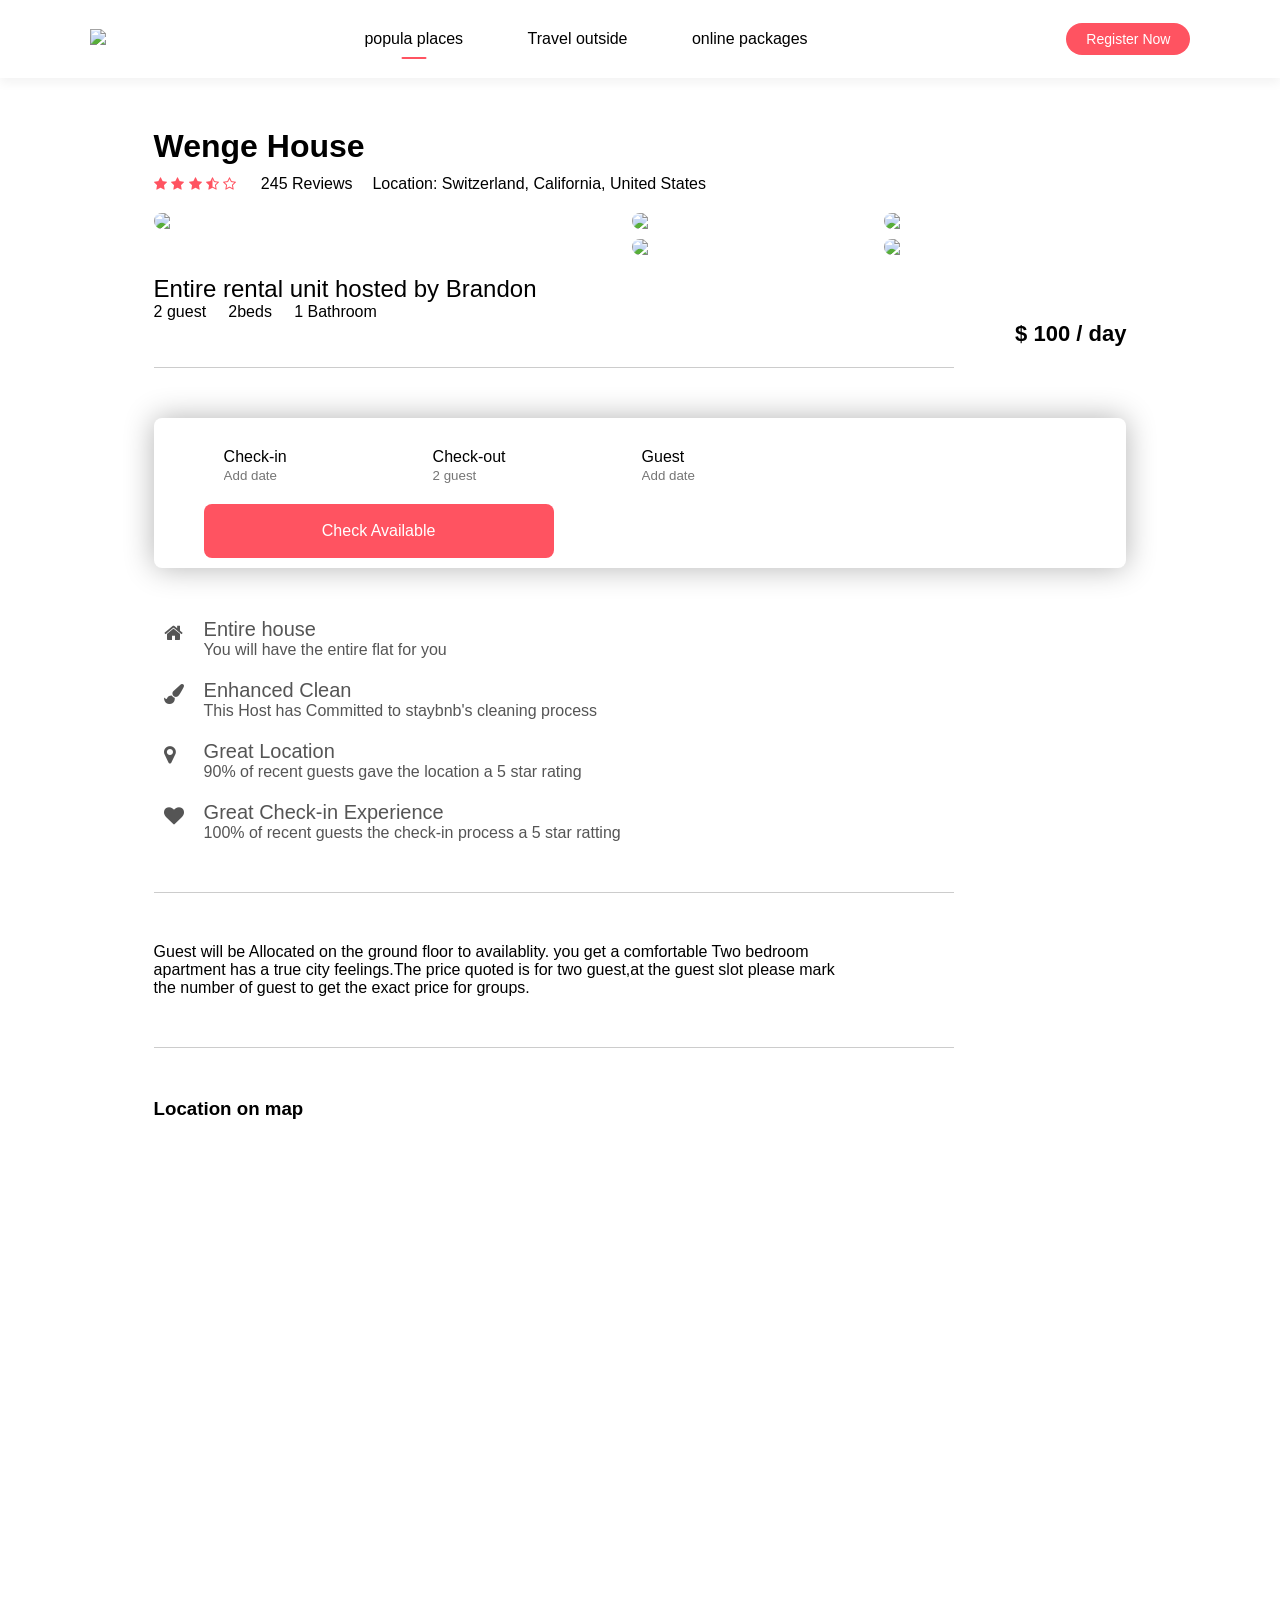
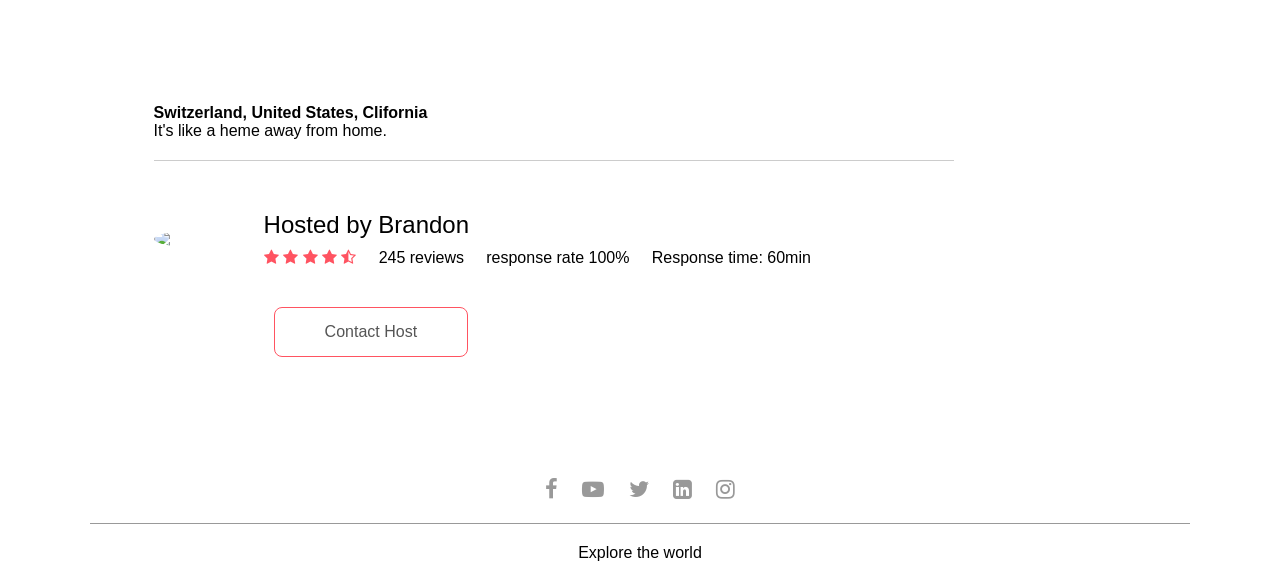
==== house.html @ 837d890c "Add files via upload" ====
<!DOCTYPE html>
<html>
    <head>
        <meta name="viewport" content="width=device-width intial-scale=1.0">
        <title>House details Page</title>
        <link rel="stylesheet" href="style.css">
        <link rel="stylesheet" href="https://cdnjs.cloudflare.com/ajax/libs/font-awesome/4.7.0/css/font-awesome.min.css">
    </head>
    <body>
        <nav id="navbar" class="navbar-white" >
            <a href="house.html">
                <img src="images/logo-red.png" class="logo">
            </a>
            <ul class="nav-links">
                <li><a href="T_webpage.html" class="active">popula places</a></li>
                <li><a href="#">Travel outside</a></li>
                <li><a href="listing.html">online packages</a></li>
            </ul>
            <a href="#" class="register-btn">Register Now</a>
            <i class="fa fa-bars" onclick="togglebtn()"></i>
        </nav> 

           <div class="house-details">
            <div class="house-title">
                <h1>Wenge House</h1>
                <div class="row">
                    <div>
                        <i class="fa fa-star"></i>
                         <i class="fa fa-star"></i>
                         <i class="fa fa-star"></i>
                        <i class="fa fa-star-half-full"></i>
                        <i class="fa fa-star-o"></i>
                        <span>245 Reviews</span>
                    </div>
                    <div>
                        <p> Location: Switzerland, California, United States</p>
                    </div>
                </div>
            </div>
            <div class="gallery">
                <div class="gallery-img-1"><img src="images/house-1.png"></div>
                <div><img src="images/house-2.png"></div>
                <div><img src="images/house-3.png"></div>
                <div><img src="images/house-4.png"></div>
                <div><img src="images/house-5.png"></div>
            </div>
            <div class="small-details">
                <h2>Entire rental unit hosted by Brandon</h2>
                <p>2 guest &nbsp; &nbsp; 2beds &nbsp; &nbsp; 1 Bathroom</p>
                <h4>$ 100 / day</h4>
            </div>
            <hr class="line">
            <form class="check-form">
                <div>
                    <label>Check-in</label>
                    <input type="text" placeholder="Add date">
                </div>
                <div>
                    <label>Check-out</label>
                    <input type="text" placeholder="2 guest">
                </div>
                <div class="guest-field">
                    <label>Guest</label>
                    <input type="text" placeholder="Add date">
                </div>
                <button type="submit">Check Available</button>
            </form>

            <ul class="details-list">
                <li><i class="fa fa-home"></i>Entire house
                    <span>You will have the entire flat for you</span>
                </li>
                <li><i class="fa fa-paint-brush"></i>Enhanced Clean
                    <span>This Host has Committed to staybnb's cleaning process</span>
                </li>
                <li><i class="fa fa-map-marker"></i>Great Location
                    <span>90% of recent guests gave the location a 5 star rating</span>
                </li>
                <li><i class="fa fa-heart"></i>Great Check-in Experience
                    <span>100% of recent guests the check-in process a 5 star ratting</span>
                </li>
            </ul>
            <hr class="line">

            <p class="home-description">Guest will be Allocated on the ground floor to availablity. you get
                a comfortable Two bedroom apartment has a true city feelings.The price quoted
                is for two guest,at the guest slot please mark the number of guest to get the exact price
                for groups. 
            </p>
            <hr class="line">
             <h3>Location on map</h3>
            <div class="map"><iframe src="https://www.google.com/maps/embed?pb=!1m18!1m12!1m3!1d1398189.2490876922!2d6.904918688224698!3d46.80748952737615!2m3!1f0!2f0!3f0!3m2!1i1024!2i768!4f13.1!3m3!1m2!1s0x478c64ef6f596d61%3A0x5c56b5110fcb7b15!2sSwitzerland!5e0!3m2!1sen!2sin!4v1735908279306!5m2!1sen!2sin" width="600" height="450" style="border:0;" allowfullscreen="" loading="lazy" referrerpolicy="no-referrer-when-downgrade"></iframe></div>
            <b>Switzerland, United States, Clifornia</b>
            <p>It's like a heme away from home.</p>

             <hr class="line">

             <div class="host">
                <img src="images/host.png">
                <div>
                    <h2>Hosted by Brandon</h2>
                    <P><span>
                        <i class="fa fa-star"></i>
                        <i class="fa fa-star"></i>
                        <i class="fa fa-star"></i>
                        <i class="fa fa-star"></i>
                       <i class="fa fa-star-half-full"></i>


                    </span>&nbsp; &nbsp; 245 reviews &nbsp; &nbsp; response rate 100% &nbsp; &nbsp; Response time: 60min</P>
                </div>
             </div>
             <a href="#" class="contact-host">Contact Host</a>


           </div>

           <div class="container">
            <div class="footer">
                <a href="https://facebook.com/"><i class="fa fa-facebook-f"></i></a>
                <a href="https://youtube.com/"><i class="fa fa-youtube-play"></i></a>
                <a href="https://twitter.com/"><i class="fa fa-twitter"></i></a>
                <a href="https://linkedin.com/"><i class="fa fa-linkedin-square"></i></a>
                <a href="https://instagram.com/"><i class="fa fa-instagram"></i></a>
                <hr>
                <p>Explore the world</p>
    
            </div>
           </div>
           <script>
            var navbar = document.getElementById("navbar");
            function togglebtn(){
                navbar.classList.toggle("hidemenu")
            }
          </script>

    </body>
    </html>
---- style.css ----
*{
    margin: 0;
    padding: 0;
    box-sizing: border-box;
    font-family: 'poppins' , sans-serif;
}
.header{
    min-height: 100vh;
    width: 100%;
    background-image: linear-gradient(rgba(0,0,0,0.3),rgba(0,0,0,0.3)),url(images/banner.png);
    background-size: cover;
    background-position: center;
}
nav{
    display: flex;
    align-items: center;
    justify-content: space-between;
    padding: 20px 7%;
}
.logo{
    width: 140px;
    cursor: pointer;
}
.nav-links li{
    list-style: none;
    display: inline-block;
    margin: 10px 30px;
}
.nav-links li a{
    text-decoration: none;
    color: #fff;
}
.register-btn{
    background: #fff;
    color: #000;
    padding: 8px 20px;
    border-radius: 20px;
    text-decoration: none;
    font-size: 14px;
}
.container{
    padding: 0 7%;
}
.header h1{
    font-size: 4vw;
    font-weight: 500;
    color: #fff;
    text-align: center;
    padding-top: 22%;
}
.search-box{
    background: #fff;
    width: 70%;
    margin: 30px auto;
    padding: 6px 10px 6px 30px;
    border-radius: 50px;
}
.search-box form{
    display: flex;
    align-items: center;
    flex-wrap: wrap;
}
.search-box form input{
    display: block;
    border: 0;
    outline: none;
    background: transparent;
}
.search-box form button{
    background: #ff5361;
    width: 55px;
    height: 55px;
    border-radius: 50%;
    border: none;cursor: pointer;
}
.search-box form button img{
    width: 15px;
    margin-top: 7px;
}
.location-input{
    flex: 1;
}
.search-box form label{
    font-weight: 600;
}
/*----------------exclusives----------------------*/
.sub-title{
    margin: 50px 0 20px;
    font-size: 2.2vw;
    font-weight: 500;
    color: #333;
}

.exclusives{
    display: grid;
    grid-template-columns: repeat(auto-fit,minmax(200px,1fr));
    grid-gap: 30px;
}
.exclusives div img{
    width: 100%;
    border-radius: 10px;
}
.exclusives div{
    position: relative;
}
.exclusives div span{
    position: absolute;
    top: 50%;
    left: 50%;
    transform: translate(-50%,-50%);
    text-align: center;
    color: #fff;
}

/*---------------------trending places--------------------*/
.trending{
    display: grid;
    grid-template-columns: repeat(auto-fit,minmax(200px,1fr));
    grid-gap: 30px;
    margin-bottom: 30px;

}
.trending div img{
    width: 100%;
    border-radius: 10px;
}
.trending h3{
    font-weight: 600;
    margin-top: 10px;
}
/*--------------------call to action----------------*/
.cta{
    margin: 80px 0;
    background-image: linear-gradient(to right,#3f2321, transparent),url(images/banner-2.png);
    background-size: cover;
    background-position: center;
    border-radius: 10px;
    padding: 5%;
    color: #fff;
}
.cta h3{
    font-size: 4vw;
    line-height: 5.3vw;
    font-weight: 500;
}
.cta p{
    font-size: 18px;
    margin: 10px 0;
}
.cta-btn{
    background: #ff5361;
    color: #fff;
    text-decoration: none;
    padding: 12px 30px;
    border-radius: 8px;
    margin-top: 20px;
    display: inline-block;
}
/*----------------travller stories----------------*/
.stories{
    display: grid;
    grid-template-columns: repeat(auto-fit,minmax(200px,1fr));
    grid-gap: 30px;
    margin-bottom: 30px;

}
.stories div img{
    width: 100%;
    border-radius: 10px;
}
.stories div{
    position: relative;
    text-align: center;
}
.stories p{
    width: 80%;
    position: absolute;
    top: 50%;
    left: 50%;
    transform: translate(-50%,-50%);
    color: #fff;
    font-size: 26px;
}
.start-btn{
    text-decoration: none;
    background: #ff5361;
    color: #fff;
    width: 80%;
    max-width: 350px;
    display: block;
    text-align: center;
    margin: 60px auto;
    padding: 15px;
    border-radius: 30px;
    font-size: 20px;
}
/*-------------------about-msg----------------*/
.about-msg{
    text-align: center;
    margin: 80px 0;
    color: #333;
    font-size: 17px;
}
.about-msg h2{
    font-size: 28px;
    margin-bottom: 30px;
    font-weight: 500;
}
/*-------------------------footer------------------*/
.footer{
    margin: 80px 0 10px;
    text-align: center;
}
.footer a{
    text-decoration: none;
    color: #999;
    font-size: 22px;
    margin: 0 10px;
}
.footer hr{
    background: #999;
    height: 1px;
    width: 100%;
    border: 0;
    margin: 20px 0;
}
.footer p{
    padding-bottom: 15px;
}
.active{
    position: relative;
}
.active::after{
    content: '';
    background: #fff;
    width: 25px;
    height: 2px;
    position: absolute;
    left: 50%;
    transform: translate(-50%);
    bottom: -12px;
    border-radius: 2px;
}
nav .fa-bars{
    display: none;
}
/*-----------------for small screen devices---------------*/
@media only screen and (max-width: 700px){
    .logo{
        position: fixed;
        top: 4%;
        left: 7%;
    }
    nav{
        position: fixed;
        top: 0;
        z-index: 100;
        display: inline-block;
        width: 100%;
        padding: 100px 7% 0;
        background: #000;
        text-align: right;
        max-height: 100px;
        overflow: hidden;
        transition: max-height 0.5s;
    }
    nav .nav-links li{
        margin: 10px 0;
        display: block;
    }
    .register-btn{
        margin: 15px 0 30px;
        display: inline-block;
    }
    nav .fa-bars{
        display: block;
        position: fixed;
        top: 4%;
        right: 7%;
        color: #fff;
        font-size: 28px;
    }
    .active::after{
       
        left: -40px;
        transform: translate(0, 50%);
        bottom: 50%;
    }
    .hidemenu{
        max-height: 300px;
    }
    .header h1{
        padding-top: 200px;
        font-size: 7vw;
    }
    .search-box{
        width: 90%;
        margin: 30px auto;
        padding: 20px 10px 30px;
        border-radius: 5px;
        position: relative;
    }
    .search-box form{
        display: block;
    }
    .search-box form input{
        border-bottom: 1px solid #ddd;
        width: 100%;
        margin-bottom: 10px;
        margin-top: 10px;
        padding-bottom: 10px;
    }
    .search-box form button{
        position: absolute;
        bottom: 0;
        left: 50%;
        transform: translate(-50%, 50%);
    }
    .sub-title{
        font-size: 6vw;
    }
}


/*----------------listing page------------------------*/
.navbar-white{
    background: #fff;
    box-shadow: 0 5px 10px rgba(0,0,0,0.05);
}
.navbar-white .nav-links li a{
    color: #000;
}
.navbar-white .register-btn{
    background: #ff5361;
    color: #fff;
}
nav.navbar-white .fa-bars{
    color: #000;
}
.navbar-white .active::after{
    background: #ff5361;
}
.list-container{
    margin-top: 50px;
    display: flex;
    flex-wrap: wrap;
    justify-content: space-between;
}
.left-col{
    flex-basis: 70%;
}
.right-col{
    flex-basis: 25%;
}
.left-col h1{
    color: #333;
    font-weight: 600;
    margin-bottom: 30px;
}
.house{
    display: flex;
    justify-content: space-between;
    flex-wrap: wrap;
    padding: 30px 0;
    border-top: 1px solid #ccc;
}
.house-img{
    flex-basis: 40%;
}
.house-information{
    flex-basis: 58%;
    color: #555;
}
.house-img img{
    width: 100%;
    border-radius: 12px;
}
.house-information h3{
    font-weight: 600;
    color: #333;
    font-size: 22px;
    margin: 4px 0;
}
.house-information i{
    color: #ff5361;
    font-size: 18px;
    margin: 10px 1px;
}
.house-price{
    text-align: right;
}
.house-price h4{
    font-size: 20px;
}
.house-price h4 span{
    font-size: 16px;
    font-weight: 500;
}
.sidebar{
    border: 1px solid #999;
    padding: 20px 30px;
    margin-top: 30px;
}
.sidebar h2{
    font-weight: 500;
}
.sidebar h3{
    font-weight: 500;
    margin: 20px 0 10px;
}
.filter{
    display: flex;
    align-items: center;
    color: #555;
    margin-bottom: 10px;
}
.filter p{
    flex: 1;
}
.filter input{
    margin-right: 15px;
    cursor: pointer;
}
.sidebar-link{
    text-align: right;
    margin: 20px 0;
}
.sidebar-link a{
    text-decoration: none;
}
.pagination{
    display: flex;
    align-items: center;
    justify-content: center;
    margin: 40px 0;
}
.pagination img{
    width: 15px;
    margin: 10px 20px;
}
.right-arrow{
    transform: rotate(180deg);
}
.pagination span{
    margin: 10px 8px;
    width: 40px;
    height: 40px;
    line-height: 40px;
    text-align: center;
    border-bottom: 50%;
    cursor: pointer;
}
.pagination .current{
    background: #333;
    color: #fff;
}
/*------------------smaller screen----------------------*/
@media only screen and (max-width: 700px){
    .list-container{
        margin-top: 150px;
    }
    .left-col, .right-col, .house-img, .house-information{
        flex-basis: 100%;
    }
    .left-col h1{
        font-size: 22px;
    }
    .house-information h3{
        font-size: 18px;
    }
    .house-information i{
        font-size: 16px;
    }
    .pagination span{
        margin: 10px 2px;
        width: 30px;
        height: 30px;
        line-height: 30px;
        font-size: 12px;
    }
}

/*--------------------house-details------------------------*/
.house-details{
    padding: 0 12%;
}
.house-title{
    margin-top: 50px;
}
.house-title h1{
    font-weight: 600;
}
.house-title .row{
    display: flex;
    flex-wrap: wrap;
    align-items: center;
    margin: 10px 0;
}
.house-title span{
    margin: 0 20px;
}
.house-title i{
    color: #ff5361;
    font-size: 14px;
}
.gallery{
    display: grid;
    grid-gap: 10px;
    grid-template-areas: 'first first . .' 'first first . .';
    margin: 20px 0;
}
.gallery div img{
    width: 100%;
    display: block;
    border-radius: 10px;
}
.gallery-img-1{
      grid-area: first;
}
.small-details h2{
    font-weight: 500;
}
.small-details h4{
    text-align: right;
    font-size: 22px;
}
.line{
    border: 0;
    height: 1px;
    background: #ccc;
    width: 100%;
    max-width: 800px;
    margin: 20px 0 50px;
}
.check-form{
    margin: 30px 0;
    background: #fff;
    box-shadow: 0 0 30px rgba(0,0,0,0.3);
    border-radius: 8px;
    display: flex;
    flex-wrap: wrap;
    align-items: center;
    padding: 10px 50px;
}
.check-form label{
    display: block;
}
.check-form div{
    padding: 20px;
}
.check-form input{
    background: transparent;
    border: 0;
    outline: none;
}
.check-form button{
    background: #ff5361;
    border: 0;
    outline: none;
    color: #fff;
    padding: 18px;
    width: 350px;
    border-radius: 8px;
    font-size: 16px;
}
.guest-field{
    flex: 1;
}
.details-list{
    list-style: none;
    margin: 50px 0;
}
.details-list li{
    margin-left: 50px;
    font-size: 20px;
    font-weight: 500;
    margin-bottom: 20px;
    color: #555;
    position: relative;
}
.details-list li span{
    display: block;
     font-weight: 400;
     font-size: 16px;
}
.details-list li i{
    position: absolute;
    top: 5px;
    left: -40px;
}
.home-description{
    max-width: 700px;
    margin-bottom: 50px;
}
.map{
    margin: 50px 0;
}
.map iframe{
    width: 100%;
    margin-bottom: 30px;
}
.map h3{
    font-size: 26px;
    font-weight: 500;
    margin-bottom: 30px;
}
.map b{
    display: block;
    margin-bottom: 16px;
}
.host{
    display: flex;
    align-items: center;
}
.host img{
    width: 80px;
    border-radius: 50%;
    margin-right: 30px;
}
.host h2{
    margin-bottom: 10px;
    font-weight: 500;
}
.host i{
    color: #ff5361;
}
.contact-host{
    display: inline-block;
    margin: 40px 0 40px 120px;
    text-decoration: none;
    color: #555;
    padding: 15px 50px;
    border: 1px solid #ff5361;
    border-radius: 8px;
}

/*------------------media query house details page-------------------*/
@media only screen and (max-width: 700px){
    .house-details{
        margin-top: 150px;
    }
    .row p{
        margin-top: 10px;
    }
    .gallery{
        grid-template-areas: 'first first' '. .' '. .';
    }
    .small-details h2{
        font-size: 20px;
        margin-top: 24px;
    }
    .small-details h4{
        text-align: left;
        margin: 10px 0;
        font-size: 18px;
    }
    .check-form{
        padding: 10px 30px;
    }
    .check-form div{
        padding: 20px 0;
        width: 100%;
    }
    .check-form input{
        border-bottom: 1px solid #ccc;
        width: 100%;
        padding-bottom: 5px;
    }
    .check-form button{
        font-size: 14px;
        margin-top: 10px;
        margin-bottom: 15px;
        border-radius: 4px;
    }
    .host{
        display: block;
        line-height: 28px;
    }
    .contact-host{
        margin: 40px 0;
    }
}
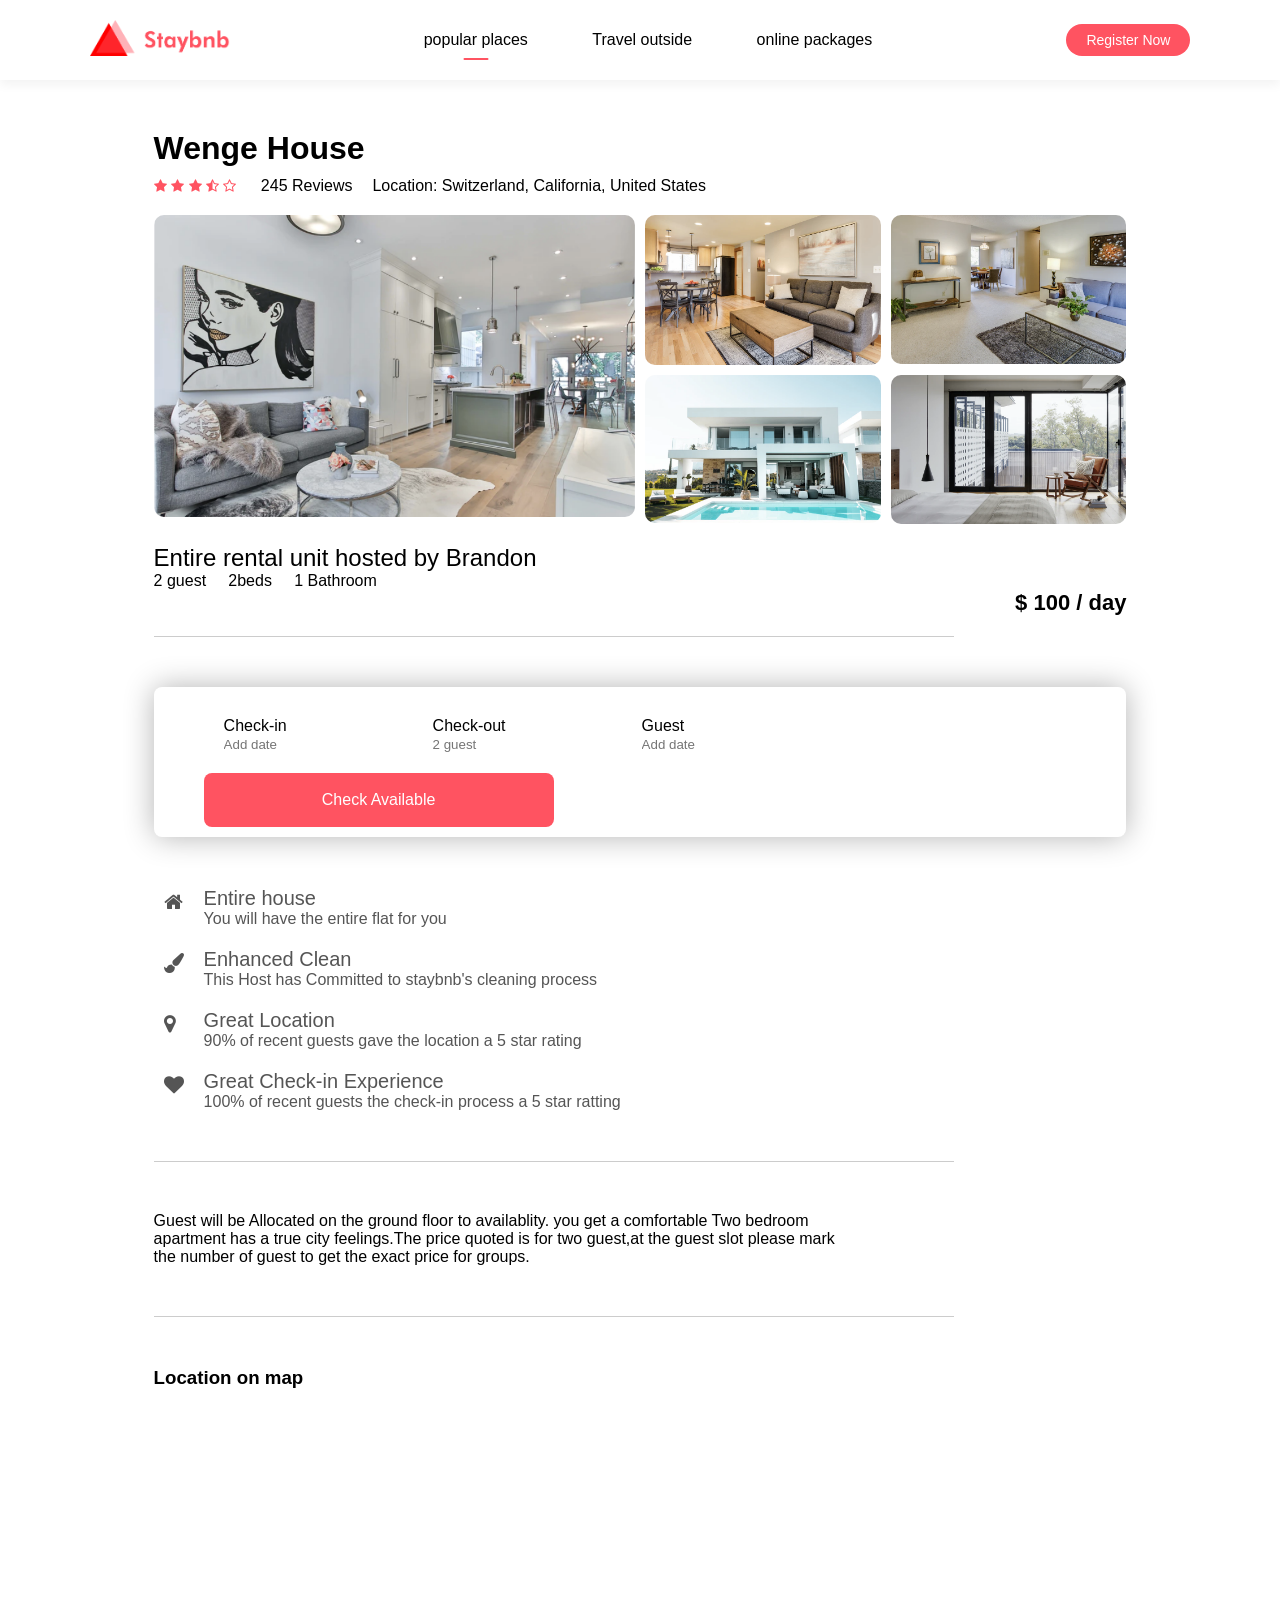
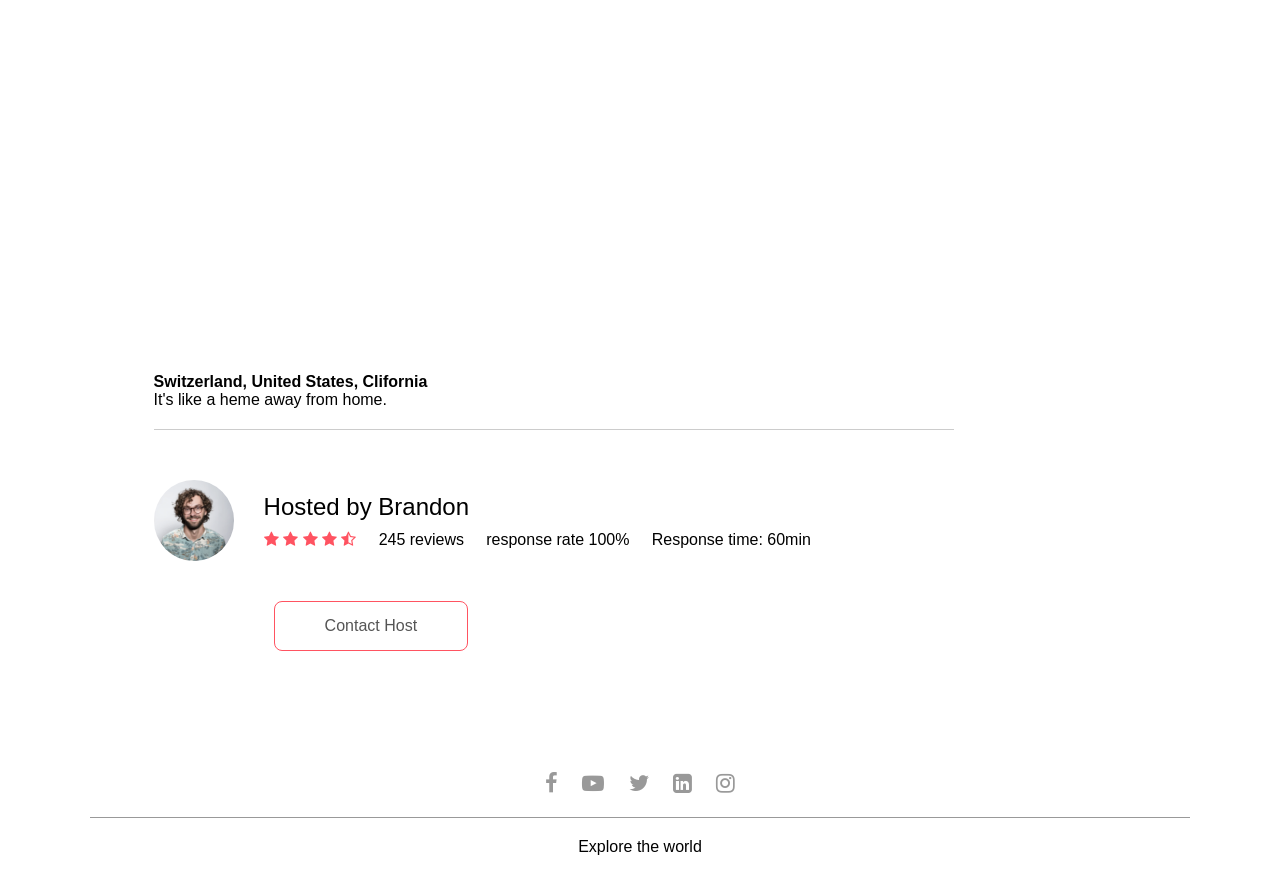
==== commit d76b4510: "first commit" ====
--- a/house.html
+++ b/house.html
@@ -12,7 +12,7 @@
                 <img src="images/logo-red.png" class="logo">
             </a>
             <ul class="nav-links">
-                <li><a href="T_webpage.html" class="active">popula places</a></li>
+                <li><a href="index.html" class="active">popular places</a></li>
                 <li><a href="#">Travel outside</a></li>
                 <li><a href="listing.html">online packages</a></li>
             </ul>
